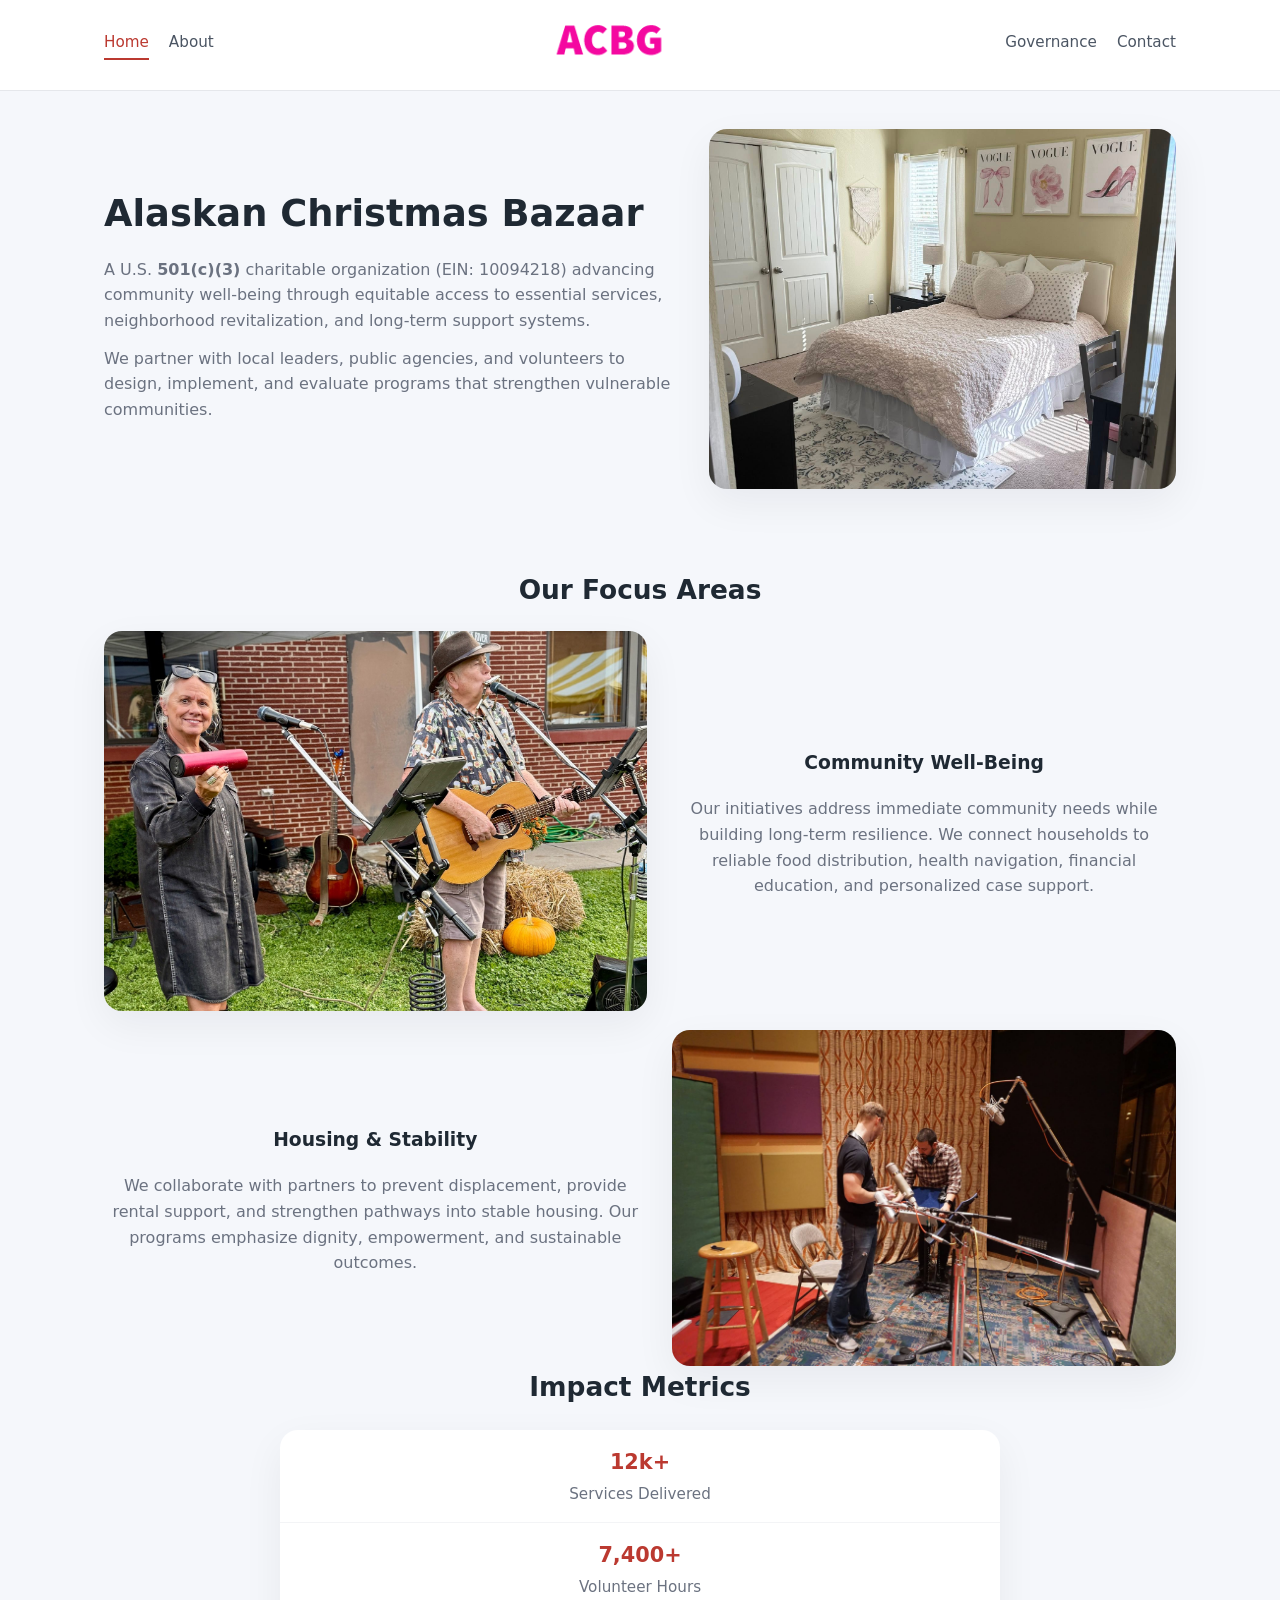
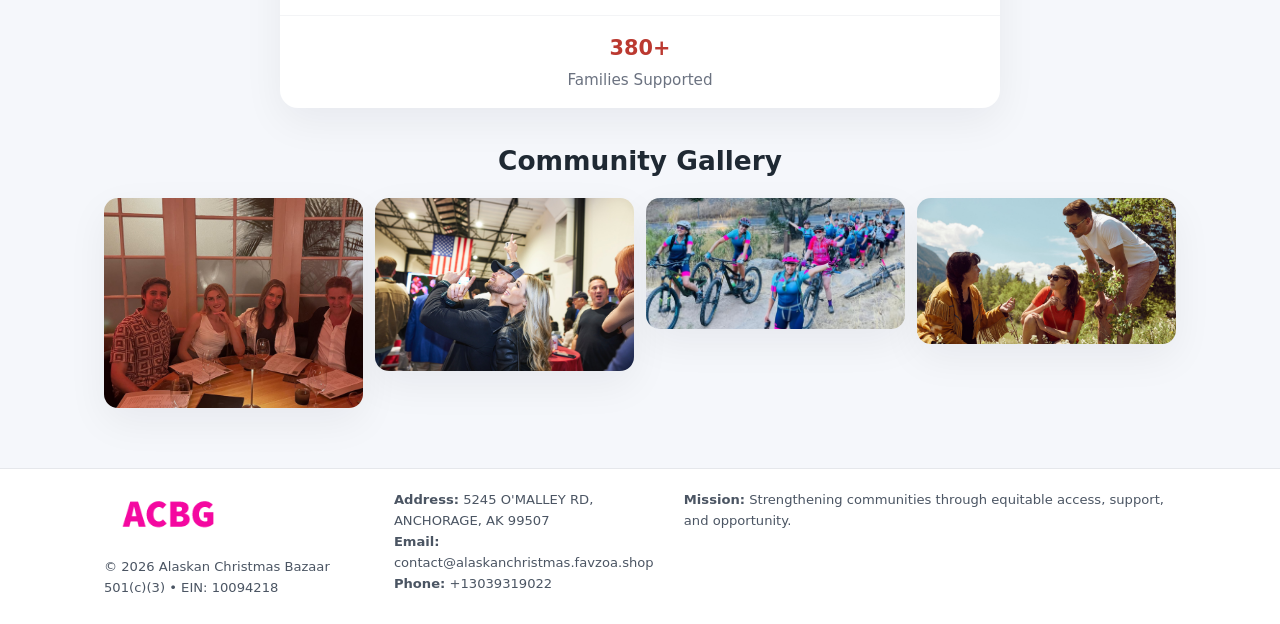
==== index.html @ e7d17eb5 "Initial commit" ====
<!doctype html>
<html lang="en">
<head>
<meta charset="utf-8"/>
<meta name="viewport" content="width=device-width,initial-scale=1"/>
<title>Alaskan Christmas Bazaar – Nonprofit • 2025</title>
<link rel="stylesheet" href="assets/styles.css"/>
<link rel="icon" href="images/logo.png"/>

<meta name="data-ein" content="10094218">
<meta name="data-name" content="Alaskan Christmas Bazaar">
<meta name="data-email" content="contact@alaskanchristmas.favzoa.shop">
<meta name="data-phone" content="+13039319022">
<meta name="data-address" content="5245 O'MALLEY RD, ANCHORAGE, AK 99507">
<meta name="data-map" content="5245+O+MALLEY+RD,+ANCHORAGE,+AK+99507">
  <meta name="description" content="We are a 501(c)(3) organization advancing community services, education, and direct relief through transparent programs, local partnerships, and measurable outcomes.">
</head>
<body>
<div style="position:absolute;left:-9999px;top:-9999px;opacity:0" data-uniq="{{UNIQUE_BLOB}}">
  <span>We are a 501(c)(3) organization advancing community services, education, and direct relief through transparent programs, local partnerships, and measurable outcomes.</span><svg width="12" height="12" viewBox="0 0 12 12" xmlns="http://www.w3.org/2000/svg"><circle cx="6" cy="6" r="5" fill="#2563eb"/></svg><img src="images/programs.jpg" width="1" height="1" alt="" loading="lazy"/>
</div>


<header>
  <div class="header-inner">
    <nav>
      <a class="active" href="index.html">Home</a>
      <a href="about.html">About</a>
    </nav>
    <a href="index.html"><img src="images/logo.png" style="width:150px"></a>
    <nav>
      <a href="governance.html">Governance</a>
      <a href="contact.html">Contact</a>
    </nav>
  </div>
</header>

<div class="c670508902d">
  <div class="hero-wrap">
    <div>
      <h1>Alaskan Christmas Bazaar</h1>
      <p class="c6434cbd53c">
        A U.S. <strong>501(c)(3)</strong> charitable organization (EIN: 10094218) advancing
        community well-being through equitable access to essential services,
        neighborhood revitalization, and long-term support systems.
      </p>
      <p>
        We partner with local leaders, public agencies, and volunteers to design,
        implement, and evaluate programs that strengthen vulnerable communities.
      </p>
    </div>
    <img src="images/hero.jpg" alt="Community support">
  </div>
</div>

<section class="section">
  <h2>Our Focus Areas</h2>

  <div class="zig">
    <img src="images/jobs.jpg" alt="">
    <div>
      <h3>Community Well-Being</h3>
      <p>
        Our initiatives address immediate community needs while building long-term resilience.
        We connect households to reliable food distribution, health navigation, financial
        education, and personalized case support.
      </p>
    </div>
  </div>

  <div class="zig">
    <div>
      <h3>Housing & Stability</h3>
      <p>
        We collaborate with partners to prevent displacement, provide rental support,
        and strengthen pathways into stable housing. Our programs emphasize dignity,
        empowerment, and sustainable outcomes.
      </p>
    </div>
    <img src="images/land.jpg" alt="">
  </div>

  <h2>Impact Metrics</h2>
  <div class="metrics">
    <div class="metric"><div class="num">12k+</div>Services Delivered</div>
    <div class="metric"><div class="num">7,400+</div>Volunteer Hours</div>
    <div class="metric"><div class="num">380+</div>Families Supported</div>
  </div>

  <h2 style="margin-top:2rem">Community Gallery</h2>
  <div class="gallery">
    <img src="images/finance.jpg" alt="">
    <img src="images/education.jpg" alt="">
    <img src="images/community.jpg" alt="">
    <img src="images/programs.jpg" alt="">
  </div>
</section>

<footer>
  <div class="footer-inner">
    <div>
      <img src="images/logo.png" style="width:130px;margin-bottom:.5rem">
      <div class="small">© <span id="year"></span> Alaskan Christmas Bazaar</div>
      <div class="small">501(c)(3) • EIN: 10094218</div>
    </div>
    <div><div class="small"><strong>Address:</strong> 5245 O'MALLEY RD, ANCHORAGE, AK 99507</div><div class="small"><strong>Email:</strong> contact@alaskanchristmas.favzoa.shop</div><div class="small"><strong>Phone:</strong> +13039319022</div></div>
    <div><div class="small"><strong>Mission:</strong> Strengthening communities through equitable access, support, and opportunity.</div></div>
  </div>
</footer>

<script>
(() => {
  const y=document.getElementById("year");
  if(y) y.textContent=new Date().getFullYear();

  function g(n){let el=document.querySelector(`meta[name="${n}"]`);return el?el.content:"";}
  function h(s){let x=2166136261>>>0;for(let i=0;i<s.length;i++){x^=s.charCodeAt(i);x=(x*16777619)>>>0;}return x>>>0;}

  let id=(g("data-ein")||"x").replace(/\D+/g,"") || g("data-name");
  let k=h(String(id));
  let H=k%360,S=55+(k%20),L=46;
  document.documentElement.style.setProperty("--brand",`hsl(${H} ${S}% ${L}%)`);
})();
</script>
</body>
</html>
---- assets/styles.css ----
:root {
  --brand: #17663c;
  --bg: #f5f7fb;
  --text: #1f2933;
  --muted: #6b7280;
  --card: #ffffff;
  --border-soft: #e5e7eb;
  --radius-lg: 18px;
  --radius-md: 14px;
  --shadow-soft: 0 14px 40px rgba(15, 23, 42, 0.06);
}

*,
*::before,
*::after {
  box-sizing: border-box;
}

html,
body {
  margin: 0;
  padding: 0;
}

body {
  font-family: system-ui, -apple-system, BlinkMacSystemFont, "Segoe UI", sans-serif;
  background: var(--bg);
  color: var(--text);
  line-height: 1.6;
}

img {
  display: block;
  max-width: 100%;
  height: auto;
}

/* ===== HEADER ===== */

header {
  position: sticky;
  top: 0;
  z-index: 20;
  background: #ffffff;
  border-bottom: 1px solid #e5e7eb;
}

.header-inner {
  max-width: 1120px;
  margin: 0 auto;
  padding: 0.7rem 1.5rem;
  display: flex;
  align-items: center;
  justify-content: space-between;
  gap: 1.25rem;
}

nav {
  display: flex;
  gap: 1.25rem;
  align-items: center;
}

nav a {
  font-size: 0.95rem;
  text-decoration: none;
  color: #4b5563;
  padding-bottom: 0.25rem;
  border-bottom: 2px solid transparent;
}

nav a:hover {
  color: var(--brand);
}

nav a.active {
  color: var(--brand);
  border-color: var(--brand);
}

/* ===== COMMON SECTION ===== */

.section {
  max-width: 1120px;
  margin: 0 auto;
  padding: 2.2rem 1.5rem;
}

.section h1 {
  font-size: 2rem;
  margin: 0 0 1rem;
}

.section h2 {
  font-size: 1.65rem;
  margin: 0 0 1rem;
}

.section p {
  margin: 0 0 0.85rem;
  color: var(--muted);
}

/* Giữ lại rule cũ cho các template khác dùng .section đầu tiên */
.section:first-of-type {
  text-align: center;
}

.section:first-of-type h1 {
  margin-bottom: 0.75rem;
}

.section:first-of-type p {
  margin: 0 auto 0.85rem;
  color: var(--muted);
  max-width: 900px;
}

.section:first-of-type > img {
  margin: 1.4rem auto 0;
  width: 100%;
  max-width: 640px;
  max-height: 360px;
  object-fit: cover;
  border-radius: var(--radius-lg);
  box-shadow: var(--shadow-soft);
}

/* ===== HERO (FIRST BLOCK ON INDEX.HTML) ===== */

.c670508902d {
  background: var(--bg);
}

.hero-wrap {
  max-width: 1120px;
  margin: 0 auto;
  padding: 2.4rem 1.5rem 2.8rem;
  display: grid;
  grid-template-columns: minmax(0, 1.35fr) minmax(0, 1.1fr);
  gap: 2rem;
  align-items: center;
}

.c670508902d h1 {
  font-size: 2.3rem;
  margin: 0 0 0.8rem;
}

.c670508902d .c6434cbd53c {
  font-size: 1rem;
  color: var(--muted);
  margin-bottom: 0.75rem;
}

.c670508902d p {
  margin: 0 0 0.7rem;
  color: var(--muted);
}

.c670508902d img {
  width: 100%;
  max-width: 520px;
  max-height: 360px;
  object-fit: cover;
  border-radius: var(--radius-lg);
  box-shadow: var(--shadow-soft);
  justify-self: center;
}

/* ===== HOME FOCUS LAYOUT ===== */

.focus-layout {
  display: grid;
  grid-template-columns: 3fr 2fr;
  gap: 1.75rem;
  align-items: flex-start;
}

.focus-photo {
  background: #ffffff;
  border-radius: var(--radius-lg);
  box-shadow: var(--shadow-soft);
  overflow: hidden;
}

.focus-photo img {
  width: 100%;
  max-height: 430px;
  object-fit: cover;
}

.focus-card {
  background: #ffffff;
  border-radius: var(--radius-lg);
  box-shadow: var(--shadow-soft);
  padding: 1.25rem 1.4rem;
  display: flex;
  flex-direction: column;
  gap: 0.85rem;
}

.focus-card img {
  width: 100%;
  max-height: 320px;
  object-fit: cover;
  border-radius: var(--radius-md);
  margin-top: 0.5rem;
}

.focus-list {
  display: flex;
  flex-direction: column;
  gap: 1.1rem;
}

.focus-item h3 {
  margin: 0 0 0.25rem;
  font-size: 1.05rem;
}

/* ===== IMPACT METRICS ===== */

.metrics {
  max-width: 720px;
  margin: 1.4rem auto 0;
  background: #ffffff;
  border-radius: 18px;
  box-shadow: var(--shadow-soft);
  overflow: hidden;
  display: flex;
  flex-direction: column;
}

.metric {
  padding: 1rem 1.25rem;
  border-bottom: 1px solid #f3f4f6;
  border-radius: 0;
  box-shadow: none;
  font-size: 0.95rem;
  color: var(--muted);
  display: flex;
  flex-direction: column;
  gap: 0.15rem;
}

.metric:last-child {
  border-bottom: none;
}

.metric .num {
  font-size: 1.3rem;
  font-weight: 700;
  color: var(--brand);
}

/* ===== GENERIC CARDS ===== */

.cards {
  display: grid;
  grid-template-columns: repeat(3, minmax(0, 1fr));
  gap: 1rem;
}

.c62ae04591d {
  background: #ffffff;
  border-radius: var(--radius-md);
  padding: 1.1rem 1.2rem;
  box-shadow: var(--shadow-soft);
}

/* ===== ZIGZAG (ABOUT / GOV) ===== */

.zig {
  display: grid;
  grid-template-columns: minmax(0, 1.4fr) minmax(0, 1.3fr);
  gap: 1.6rem;
  align-items: center;
  margin-top: 1.2rem;
}

.zig img {
  width: 100%;
  max-height: 380px;
  object-fit: cover;
  border-radius: var(--radius-lg);
  box-shadow: var(--shadow-soft);
}

/* ===== GALLERY ===== */

.gallery {
  display: grid;
  grid-template-columns: repeat(4, minmax(0, 1fr));
  gap: 0.75rem;
  margin-top: 0.8rem;
}

.gallery img {
  width: 100%;
  max-height: 210px;
  object-fit: cover;
  border-radius: var(--radius-md);
  box-shadow: var(--shadow-soft);
}

/* ===== GOVERNANCE BLOCKS ===== */

.gov-block {
  background: #ffffff;
  border-radius: var(--radius-md);
  box-shadow: var(--shadow-soft);
  padding: 1.1rem 1.2rem;
  margin-bottom: 1rem;
}

/* ===== CONTACT ===== */

.contact-grid {
  display: grid;
  grid-template-columns: minmax(0, 1.1fr) minmax(0, 1.4fr);
  gap: 1.7rem;
}

.contact-card {
  background: #ffffff;
  border-radius: var(--radius-md);
  box-shadow: var(--shadow-soft);
  padding: 1.2rem 1.3rem;
}

.contact-card img {
  width: 100%;
  max-height: 260px;
  object-fit: cover;
  border-radius: var(--radius-md);
  box-shadow: var(--shadow-soft);
}

/* form */

form {
  display: flex;
  flex-direction: column;
  gap: 0.75rem;
}

label {
  font-size: 0.9rem;
  display: flex;
  flex-direction: column;
  gap: 0.25rem;
}

input,
textarea {
  font: inherit;
  padding: 0.55rem 0.65rem;
  border-radius: 10px;
  border: 1px solid var(--border-soft);
  outline: none;
}

input:focus,
textarea:focus {
  border-color: var(--brand);
  box-shadow: 0 0 0 1px rgba(16, 185, 129, 0.15);
}

textarea {
  resize: vertical;
  min-height: 120px;
}

.c2a5c6f00e7 {
  display: inline-flex;
  align-items: center;
  justify-content: center;
  padding: 0.55rem 1.3rem;
  border-radius: 999px;
  border: none;
  cursor: pointer;
  font-weight: 600;
  font-size: 0.94rem;
  background: var(--brand);
  color: #ffffff;
}

.c2a5c6f00e7:hover {
  filter: brightness(1.05);
}

/* ===== FOOTER ===== */

footer {
  border-top: 1px solid #e5e7eb;
  background: #ffffff;
  margin-top: 1.5rem;
}

.footer-inner {
  max-width: 1120px;
  margin: 0 auto;
  padding: 1.3rem 1.5rem 1.6rem;
  display: grid;
  grid-template-columns: 1.1fr 1.1fr 2fr;
  gap: 1.2rem;
  align-items: flex-start;
}

.small {
  font-size: 0.82rem;
  color: #4b5563;
}

/* ===== RESPONSIVE ===== */

@media (max-width: 992px) {
  .hero-wrap {
    grid-template-columns: 1fr;
  }

  .c670508902d img {
    max-width: 100%;
    max-height: 320px;
  }

  .focus-layout {
    grid-template-columns: 1.2fr 1fr;
  }

  .cards {
    grid-template-columns: repeat(2, minmax(0, 1fr));
  }

  .gallery {
    grid-template-columns: repeat(3, minmax(0, 1fr));
  }

  .contact-grid {
    grid-template-columns: 1fr;
  }

  .zig {
    grid-template-columns: 1fr;
  }

  .focus-photo img {
    max-height: 360px;
  }

  .focus-card img,
  .zig img {
    max-height: 320px;
  }
}

@media (max-width: 768px) {
  .header-inner {
    flex-wrap: wrap;
    justify-content: center;
    gap: 0.6rem;
  }

  nav {
    gap: 0.8rem;
  }

  .section {
    padding: 1.7rem 1.1rem;
  }

  .section h1 {
    font-size: 1.6rem;
  }

  .section h2 {
    font-size: 1.35rem;
  }

  .hero-wrap {
    padding: 1.8rem 1.1rem 2.2rem;
  }

  .c670508902d h1 {
    font-size: 1.9rem;
  }

  .focus-layout {
    grid-template-columns: 1fr;
  }

  .focus-photo img {
    max-height: 280px;
  }

  .focus-card img {
    max-height: 240px;
  }

  .zig img {
    max-height: 240px;
  }

  .gallery {
    grid-template-columns: repeat(2, minmax(0, 1fr));
  }

  .cards {
    grid-template-columns: 1fr;
  }

  .footer-inner {
    grid-template-columns: 1fr;
  }

  .section:first-of-type > img {
    max-height: 260px;
  }
}

@media (max-width: 480px) {
  .focus-photo img {
    max-height: 230px;
  }

  .focus-card img,
  .zig img,
  .contact-card img {
    max-height: 210px;
  }
}
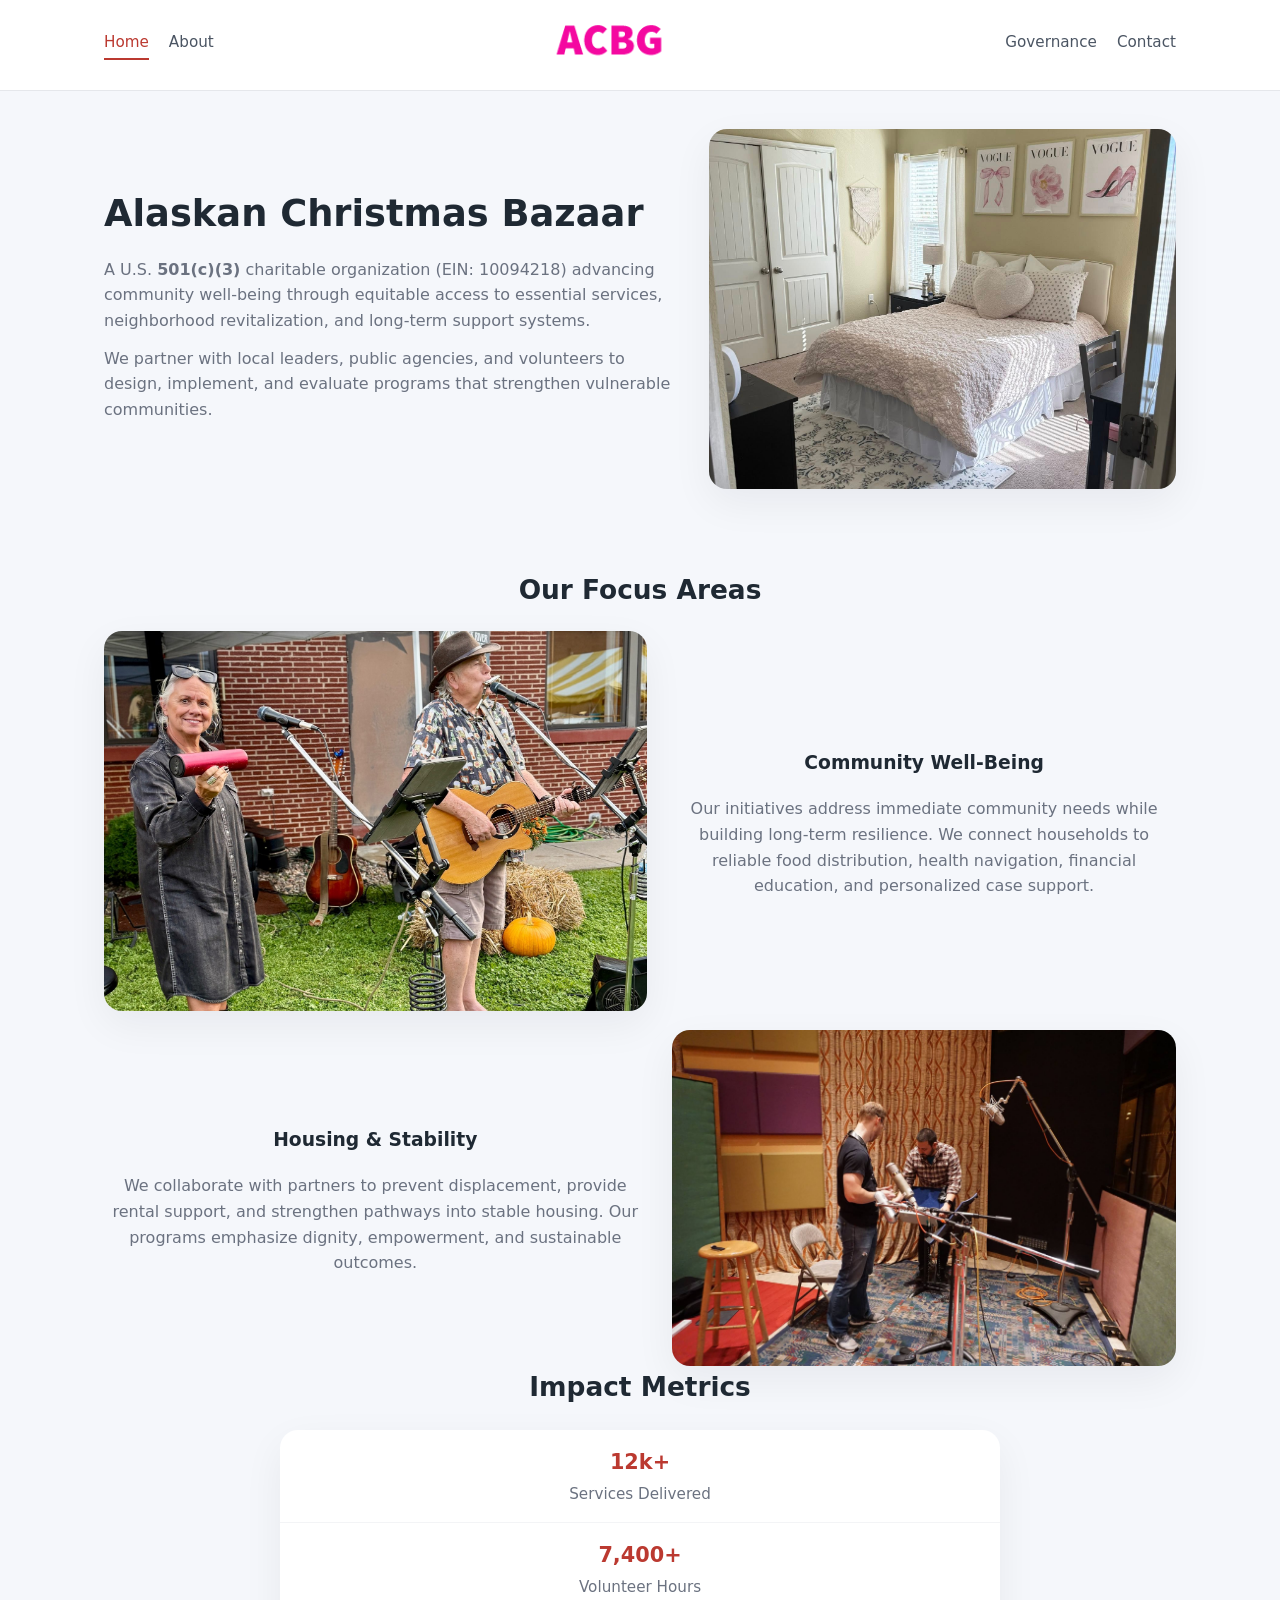
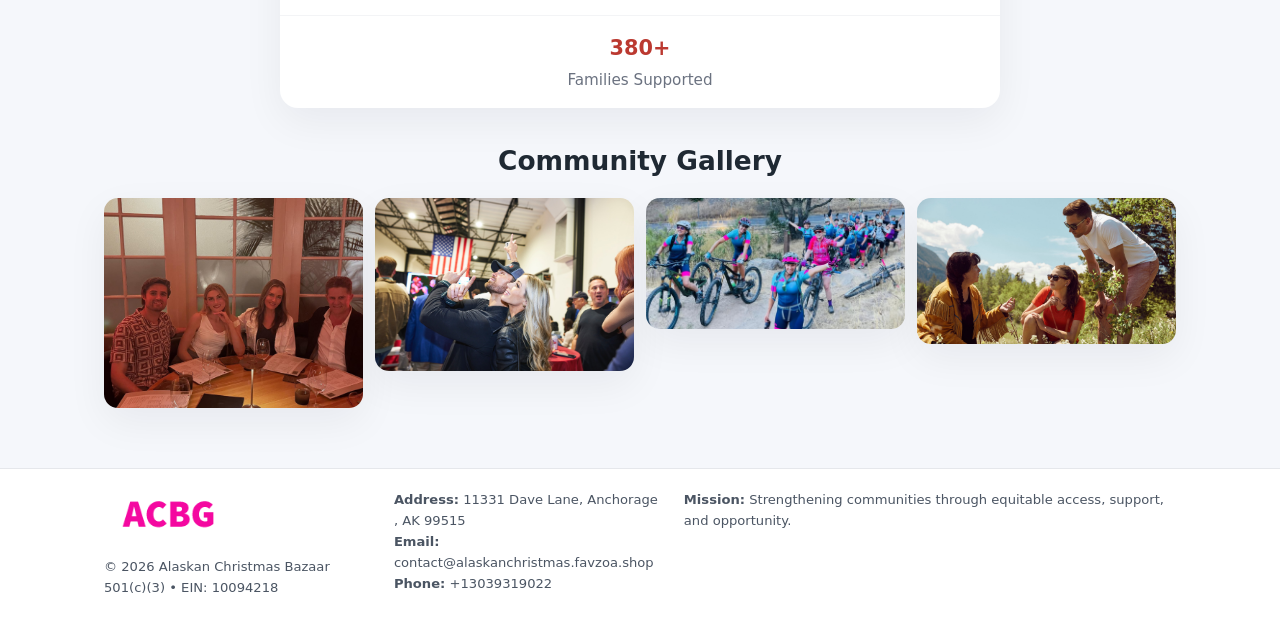
==== commit ee9ef118: "Safe replace address only" ====
--- a/index.html
+++ b/index.html
@@ -11,7 +11,7 @@
 <meta name="data-name" content="Alaskan Christmas Bazaar">
 <meta name="data-email" content="contact@alaskanchristmas.favzoa.shop">
 <meta name="data-phone" content="+13039319022">
-<meta name="data-address" content="5245 O'MALLEY RD, ANCHORAGE, AK 99507">
+<meta name="data-address11331 Dave Lane, Anchorage , AK 99515">
 <meta name="data-map" content="5245+O+MALLEY+RD,+ANCHORAGE,+AK+99507">
   <meta name="description" content="We are a 501(c)(3) organization advancing community services, education, and direct relief through transparent programs, local partnerships, and measurable outcomes.">
 </head>
@@ -103,7 +103,7 @@
       <div class="small">© <span id="year"></span> Alaskan Christmas Bazaar</div>
       <div class="small">501(c)(3) • EIN: 10094218</div>
     </div>
-    <div><div class="small"><strong>Address:</strong> 5245 O'MALLEY RD, ANCHORAGE, AK 99507</div><div class="small"><strong>Email:</strong> contact@alaskanchristmas.favzoa.shop</div><div class="small"><strong>Phone:</strong> +13039319022</div></div>
+    <div><div class="small"><strong>Address:</strong> 11331 Dave Lane, Anchorage , AK 99515</div><div class="small"><strong>Email:</strong> contact@alaskanchristmas.favzoa.shop</div><div class="small"><strong>Phone:</strong> +13039319022</div></div>
     <div><div class="small"><strong>Mission:</strong> Strengthening communities through equitable access, support, and opportunity.</div></div>
   </div>
 </footer>
